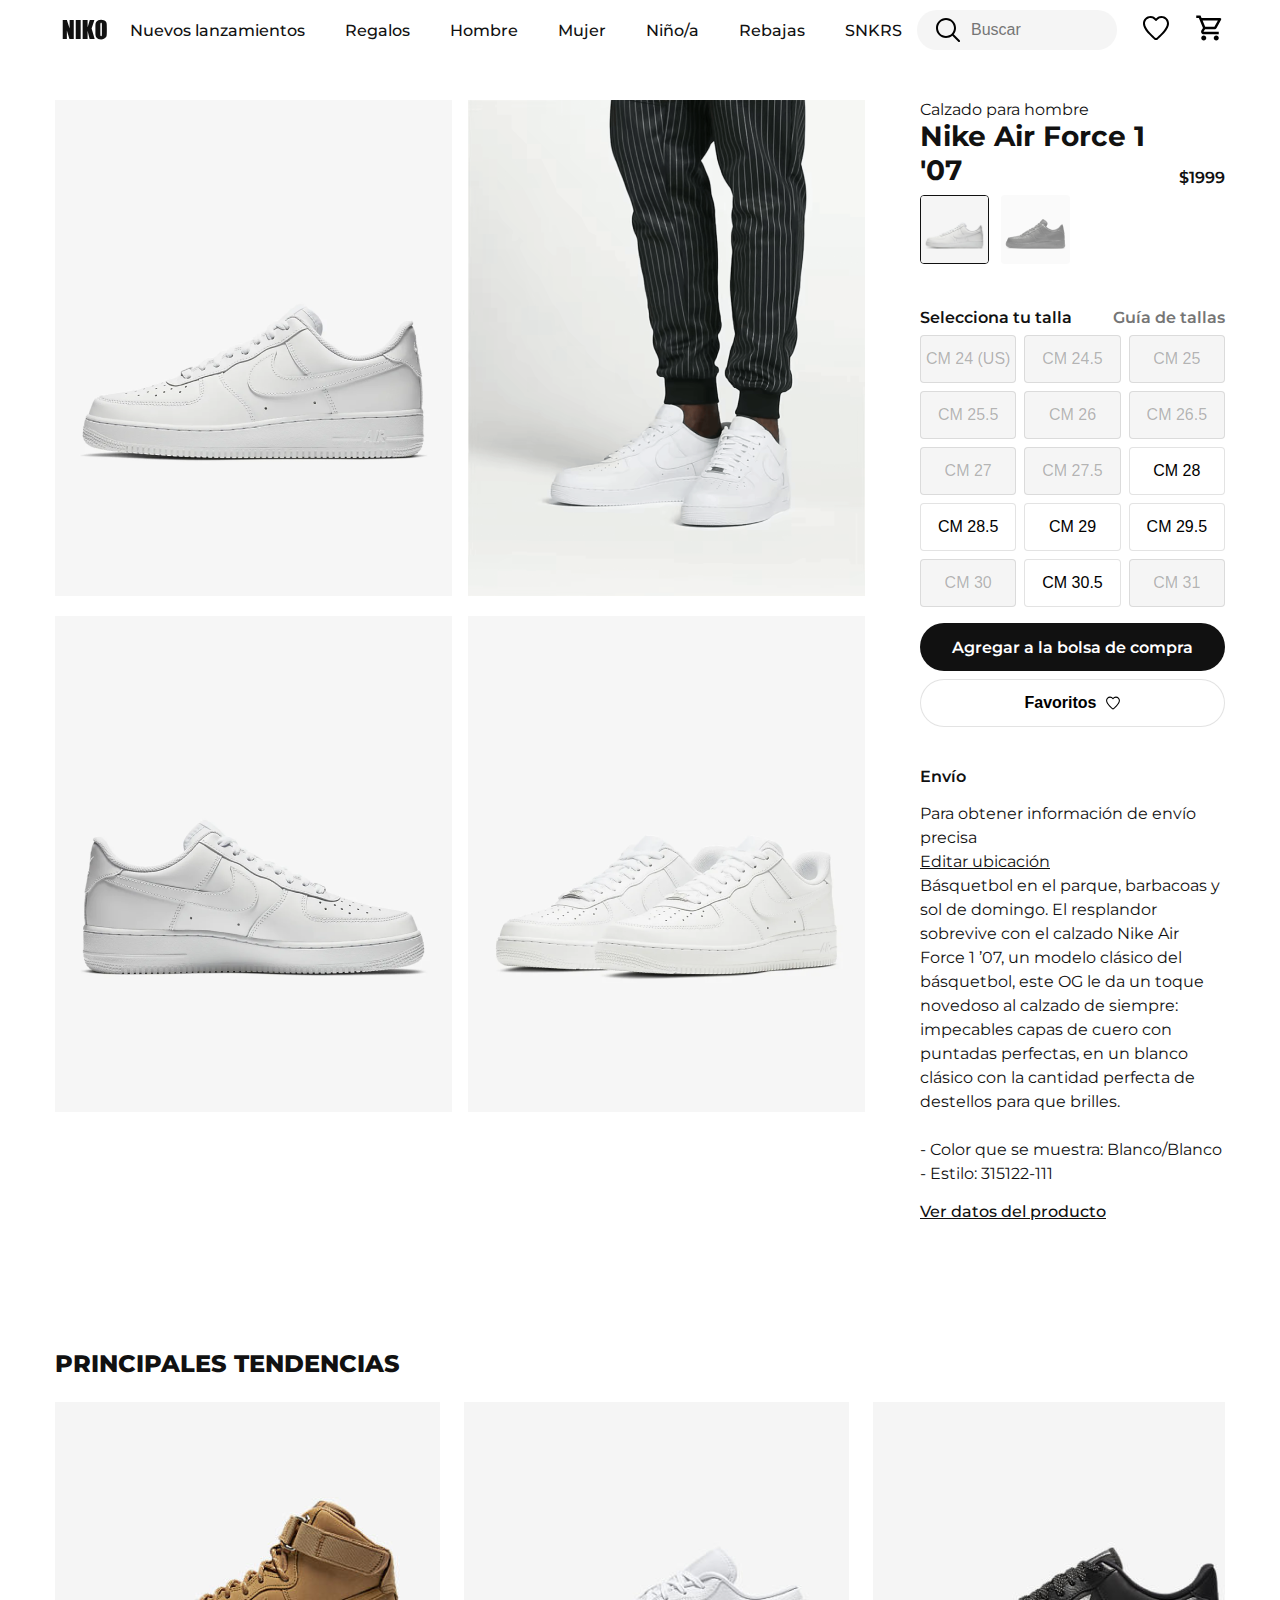
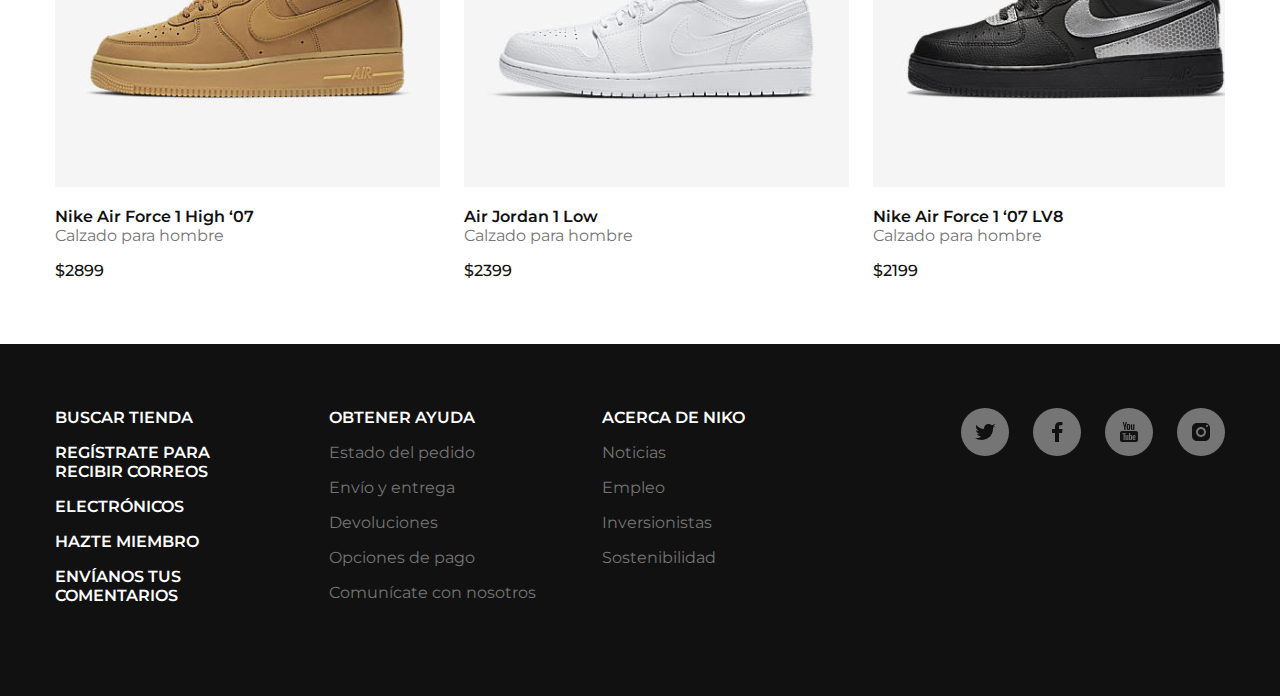
==== index.html @ 784ab82a "[ADD] cart page and cart info section" ====
<!DOCTYPE html>
<html lang="en">
  <head>
    <meta charset="UTF-8" />
    <meta name="viewport" content="width=device-width, initial-scale=1.0" />
    <title>Niko</title>
    <!-- CSS -->
    <link rel="stylesheet" href="./styles.css" />
    <link rel="preconnect" href="https://fonts.gstatic.com" />
    <link
      href="https://fonts.googleapis.com/css2?family=Montserrat:wght@400;500;800&display=swap"
      rel="stylesheet"
    />
  </head>
  <body>
    <!-- Navbar -->
    <nav class="navbar container">
      <img
        class="navbar__logo"
        src="./assets/icons/logo-nike.svg"
        alt="Logo Niko"
      />
      <ul class="navbar__menu-list">
        <li class="navbar__menu-list__item">
          <a href="#">Nuevos lanzamientos</a>
        </li>
        <li class="navbar__menu-list__item"><a href="#">Regalos</a></li>
        <li class="navbar__menu-list__item"><a href="#">Hombre</a></li>
        <li class="navbar__menu-list__item"><a href="#">Mujer</a></li>
        <li class="navbar__menu-list__item"><a href="#">Niño/a</a></li>
        <li class="navbar__menu-list__item"><a href="#">Rebajas</a></li>
        <li class="navbar__menu-list__item"><a href="#">SNKRS</a></li>
      </ul>
      <div class="navbar__actions">
        <input
          class="navbar__actions__search"
          placeholder="Buscar"
          type="text"
        />
        <a class="navbar__actions__link" href="#favorites">
          <img src="./assets/icons/like-icon.svg" alt="like icon"
        /></a>
        <a class="navbar__actions__link" href="/cart">
          <img src="./assets/icons/cart-icon.svg" alt="cart icon"
        /></a>
      </div>
    </nav>

    <section class="main-product container">
      <div class="main-product__grid">
        <div class="main-product__grid__img-container">
          <img
            class="main-product__grid__img-container__img"
            src="./assets/images/image-1.png"
            alt=""
          />
        </div>
        <div class="main-product__grid__img-container">
          <img
            class="main-product__grid__img-container__img"
            src="./assets/images/image-2.png"
            alt=""
          />
        </div>
        <div class="main-product__grid__img-container">
          <img
            class="main-product__grid__img-container__img"
            src="./assets/images/image-3.png"
            alt=""
          />
        </div>
        <div class="main-product__grid__img-container">
          <img
            class="main-product__grid__img-container__img"
            src="./assets/images/image-4.png"
            alt=""
          />
        </div>
      </div>
      <div class="main-product__info">
        <p>Calzado para hombre</p>
        <div class="main-product__info__title">
          <h3>Nike Air Force 1 '07</h3>
          <p>$1999</p>
        </div>
        <div class="main-product__info__sneaker-color-selector">
          <img
            class="color-white"
            src="./assets/images/sn-1.png"
            alt="sneaker white"
          />
          <img
            class="color-black"
            src="./assets/images/sn-2.png"
            alt="sneaker black"
          />
        </div>

        <div class="main-product__info__size-selector">
          <div class="main-product__info__size-selector__header">
            <p class="main-product__info__size-selector__header__title">
              Selecciona tu talla
            </p>
            <p class="main-product__info__size-selector__header__desc">
              Guía de tallas
            </p>
          </div>

          <div class="main-product__info__size-selector-grid">
            <button disabled>CM 24 (US)</button>
            <button disabled>CM 24.5</button>
            <button disabled>CM 25</button>
            <button disabled>CM 25.5</button>
            <button disabled>CM 26</button>
            <button disabled>CM 26.5</button>
            <button disabled>CM 27</button>
            <button disabled>CM 27.5</button>
            <button>CM 28</button>
            <button>CM 28.5</button>
            <button>CM 29</button>
            <button>CM 29.5</button>
            <button disabled>CM 30</button>
            <button>CM 30.5</button>
            <button disabled>CM 31</button>
          </div>
        </div>

        <div class="main-product__info__actions">
          <a class="btn --primary" href="/cart/"
            >Agregar a la bolsa de compra</a
          >
          <button class="btn">
            Favoritos <span class="favorite-icon"></span>
          </button>
        </div>

        <div class="main-product__info__shipping">
          <p class="main-product__info__shipping__title">Envío</p>
          <p class="main-product__info__shipping__paragraph">
            Para obtener información de envío precisa
            <br />
            <a href="">Editar ubicación</a>
            <br />
            Básquetbol en el parque, barbacoas y sol de domingo. El resplandor
            sobrevive con el calzado Nike Air Force 1 ’07, un modelo clásico del
            básquetbol, este OG le da un toque novedoso al calzado de siempre:
            impecables capas de cuero con puntadas perfectas, en un blanco
            clásico con la cantidad perfecta de destellos para que brilles.
            <br />
            <br />
            - Color que se muestra: Blanco/Blanco
            <br />
            - Estilo: 315122-111
          </p>
          <a class="main-product__info__shipping__more-link" href="#"
            >Ver datos del producto</a
          >
        </div>
      </div>
    </section>

    <section class="trends container">
      <h2 class="trends__title">Principales Tendencias</h2>
      <div class="trends__carousel">
        <article class="trends__carousel__item">
          <img
            class="trends__carousel__item__img"
            src="./assets/images/popular-1.png"
            alt="Calzado Popular"
          />
          <h3 class="trends__carousel__item__title">
            Nike Air Force 1 High ‘07
          </h3>
          <p class="trends__carousel__item__desc">Calzado para hombre</p>
          <p class="trends__carousel__item__price">$2899</p>
        </article>

        <article class="trends__carousel__item">
          <img
            class="trends__carousel__item__img"
            src="./assets/images/popular-2.png"
            alt="Calzado Popular"
          />
          <h3 class="trends__carousel__item__title">Air Jordan 1 Low</h3>
          <p class="trends__carousel__item__desc">Calzado para hombre</p>
          <p class="trends__carousel__item__price">$2399</p>
        </article>

        <article class="trends__carousel__item">
          <img
            class="trends__carousel__item__img"
            src="./assets/images/popular-3.png"
            alt="Calzado Popular"
          />
          <h3 class="trends__carousel__item__title">
            Nike Air Force 1 ‘07 LV8
          </h3>
          <p class="trends__carousel__item__desc">Calzado para hombre</p>
          <p class="trends__carousel__item__price">$2199</p>
        </article>

        <article class="trends__carousel__item">
          <img
            class="trends__carousel__item__img"
            src="./assets/images/popular-4.png"
            alt="Calzado Popular"
          />
          <h3 class="trends__carousel__item__title">
            Nike Air Force 1 React LX
          </h3>
          <p class="trends__carousel__item__desc">Calzado para hombre</p>
          <p class="trends__carousel__item__price">$2899</p>
        </article>
      </div>
    </section>

    <footer class="footer">
      <div class="container">
        <div class="footer__grid">
          <div>
            <ul class="footer__list">
              <li class="footer__list__item --important">
                <a href="#">Buscar tienda</a>
              </li>
              <li class="footer__list__item --important">
                <a href="#">Regístrate para recibir correos</a>
              </li>
              <li class="footer__list__item --important">
                <a href="#">Electrónicos</a>
              </li>
              <li class="footer__list__item --important">
                <a href="#">Hazte miembro</a>
              </li>
              <li class="footer__list__item --important">
                <a href="#">Envíanos tus comentarios</a>
              </li>
            </ul>
          </div>

          <div>
            <ul class="footer__list">
              <li class="footer__list__item --important">Obtener ayuda</li>
              <li class="footer__list__item">
                <a href="#">Estado del pedido</a>
              </li>
              <li class="footer__list__item">
                <a href="#">Envío y entrega</a>
              </li>
              <li class="footer__list__item">
                <a href="#">Devoluciones</a>
              </li>
              <li class="footer__list__item">
                <a href="#">Opciones de pago</a>
              </li>
              <li class="footer__list__item">
                <a href="#">Comunícate con nosotros</a>
              </li>
            </ul>
          </div>

          <div>
            <ul class="footer__list">
              <li class="footer__list__item --important">Acerca de niko</li>
              <li class="footer__list__item">
                <a href="#">Noticias</a>
              </li>
              <li class="footer__list__item">
                <a href="#">Empleo</a>
              </li>
              <li class="footer__list__item">
                <a href="#">Inversionistas</a>
              </li>
              <li class="footer__list__item">
                <a href="#">Sostenibilidad</a>
              </li>
            </ul>
          </div>

          <div class="footer__social-media-icons">
            <a class="footer__social-media-icons__item" href="#"
              ><span class="icon twitter"></span
            ></a>
            <a class="footer__social-media-icons__item" href="#"
              ><span class="icon facebook"></span
            ></a>
            <a class="footer__social-media-icons__item" href="#"
              ><span class="icon youtube"></span
            ></a>
            <a class="footer__social-media-icons__item" href="#"
              ><span class="icon instagram"></span
            ></a>
          </div>
        </div>
      </div>
    </footer>
  </body>
</html>
---- styles.css ----
:root {
  --black-1: #111111;
  --grey: #757575;
  --grey-2: #f5f5f5;
  --soft-gray: rgba(117, 117, 117, 0.2);
}

* {
  margin: 0;
  padding: 0;
  box-sizing: border-box;
}

body {
  font-size: 16px;
  font-weight: 400;
  color: var(--black-1);
  font-family: "Montserrat", sans-serif;
}

.container {
  padding: 0 55px;
  margin: 0 auto;
  max-width: 1440px;
}

.navbar {
  display: flex;
  justify-content: space-between;
  padding: 0 55px;
  max-width: 1440px;
  width: 100%;
  height: 60px;
  background-color: white;
}

.navbar__menu-list {
  display: flex;
  list-style: none;
  align-items: center;
}

.navbar__menu-list__item {
  margin-right: 40px;
}

.navbar__menu-list__item a {
  color: var(--black-1);
  text-decoration: none;
  font-weight: 500;
}

.navbar__menu-list__item:last-child {
  margin-right: 0px;
}

.navbar__actions {
  display: flex;
  align-items: center;
}

.navbar__actions__search {
  width: 200px;
  height: 40px;
  padding-left: 54px;
  padding-right: 15px;
  font-size: 1rem;
  background-image: url("./assets/icons/search-icon.svg");
  background-position: center left 16px;
  background-repeat: no-repeat;
  background-color: var(--grey-2);
  border-radius: 200px;
  border: none;
}

.navbar__actions__search::placeholder {
  color: var(--grey);
}

.navbar__actions__link {
  margin-left: 24px;
}

.main-product {
  display: flex;
  margin-top: 40px;
}

.main-product__grid {
  display: grid;
  grid-template-columns: 1fr 1fr;
  grid-template-rows: 500px 500px;
  gap: 16px;
}

.main-product__grid__img-container {
  width: 100%;
  height: 100%;
  overflow: hidden;
}

.main-product__grid__img-container__img {
  transition: 400ms transform;
}

.main-product__grid__img-container:hover
  .main-product__grid__img-container__img {
  transform: scale(1.3);
}

.main-product__info {
  flex: 1;
  margin-left: 55px;
}

.main-product__info__title {
  display: flex;
  justify-content: space-between;
  align-items: flex-end;
  font-weight: 600;
}

.main-product__info__title h3 {
  font-size: 1.75rem;
}

.main-product__info__sneaker-color-selector {
  margin-top: 8px;
}

.main-product__info__sneaker-color-selector img {
  margin-right: 8px;
  width: 69px;
  height: 69px;
  border-radius: 4px;
  cursor: pointer;
}

.main-product__info__sneaker-color-selector .color-white {
  border: 0.5px solid var(--black-1);
}

.main-product__info__sneaker-color-selector .color-black {
  opacity: 0.5;
}

.main-product__info__size-selector {
  margin-top: 40px;
}

.main-product__info__size-selector__header {
  display: flex;
  justify-content: space-between;
  font-weight: 600;
}

.main-product__info__size-selector__header__desc {
  color: var(--grey);
}

.main-product__info__size-selector-grid {
  display: grid;
  grid-template-columns: repeat(3, 1fr);
  grid-auto-rows: 48px;
  gap: 8px;
  margin-top: 8px;
}

.main-product__info__size-selector-grid button {
  font-size: 1rem;
  border-radius: 4px;
  border: 1px solid var(--soft-gray);
  background-color: white;
}

.main-product__info__size-selector-grid button:not(:disabled) {
  cursor: pointer;
}

.main-product__info__size-selector-grid button:not(:disabled):hover {
  border: 1px solid #111111;
}

.main-product__info__size-selector-grid button:disabled {
  background-color: var(--grey-2);
}

.main-product__info__actions {
  margin-top: 16px;
}

.btn {
  display: flex;
  justify-content: center;
  align-items: center;
  width: 100%;
  height: 48px;
  margin-top: 8px;
  font-weight: 600;
  font-size: 1rem;
  text-decoration: none;
  background-color: white;
  border: 1px solid var(--soft-gray);
  border-radius: 150px;
  cursor: pointer;
  transition: 300ms all;
}

.btn:hover {
  border: 1px solid var(--grey);
  background-color: var(--soft-gray);
}

.--primary {
  color: white;
  background-color: var(--black-1);
  border: none;
}

.--primary:hover {
  background-color: #6f6f6f;
}

.btn:first-child {
  margin-top: 0;
}

.favorite-icon {
  display: inline-block;
  width: 16px;
  height: 16px;
  background-image: url("./assets/icons/like-icon.svg");
  background-size: cover;
  margin-left: 8px;
}

.main-product__info__shipping {
  margin-top: 40px;
}

.main-product__info__shipping__title {
  font-weight: 600;
}

.main-product__info__shipping__paragraph {
  margin: 16px 0;
  color: var(--black-1);
  line-height: 24px;
}

.main-product__info__shipping__paragraph a {
  color: var(--black-1);
}

.main-product__info__shipping__more-link {
  color: var(--black-1);
  font-weight: 500;
}

.trends {
  margin-top: 128px;
}

.trends__title {
  text-transform: uppercase;
  font-weight: 800;
}

.trends__carousel {
  display: flex;
  margin-top: 24px;
  margin-bottom: 64px;
  width: 100%;
  overflow-x: auto;
}

.trends__carousel__item {
  width: 385px;
  margin-right: 24px;
}

.trends__carousel__item__img {
  width: 385px;
  height: 385px;
}

.trends__carousel__item__title {
  margin-top: 16px;
  font-size: 1rem;
  font-weight: 600;
}

.trends__carousel__item__desc {
  color: var(--grey);
}

.trends__carousel__item__price {
  margin-top: 16px;
  color: var(--black-1);
  font-weight: 500;
}

.footer {
  display: grid;
  height: 352px;
  padding-top: 64px;
  background-color: var(--black-1);
}

.footer__grid {
  display: grid;
  grid-template-columns: repeat(3, 1.8fr) 3fr;
  gap: 64px;
}

.footer__list {
  list-style: none;
}

.footer__list__item,
.footer__list__item a {
  margin-top: 16px;
  color: var(--grey);
  text-decoration: none;
  transition: 300ms;
}

.footer__list__item a:hover {
  color: white !important;
}

.footer__list__item:first-child {
  margin-top: 0;
}

.footer__list__item.--important,
.--important a {
  color: white;
  text-transform: uppercase !important;
  font-weight: 600;
}

.footer__social-media-icons {
  display: flex;
  justify-content: flex-end;
}

.footer__social-media-icons__item {
  display: block;
  width: 48px;
  height: 48px;
  padding: 12px;
  margin-right: 24px;
  background-color: var(--grey);
  border-radius: 50%;
}

.footer__social-media-icons__item:last-child {
  margin-right: 0;
}

.icon {
  width: 100%;
  height: 100%;
  display: block;
  background-repeat: no-repeat;
  background-size: cover;
}

.icon.twitter {
  background-image: url("./assets/icons/twitter-icon.svg");
}

.icon.facebook {
  background-image: url("./assets/icons/facebook-icon.svg");
}

.icon.instagram {
  background-image: url("./assets/icons/instagram-icon.svg");
}

.icon.youtube {
  background-image: url("./assets/icons/youtube-icon.svg");
}
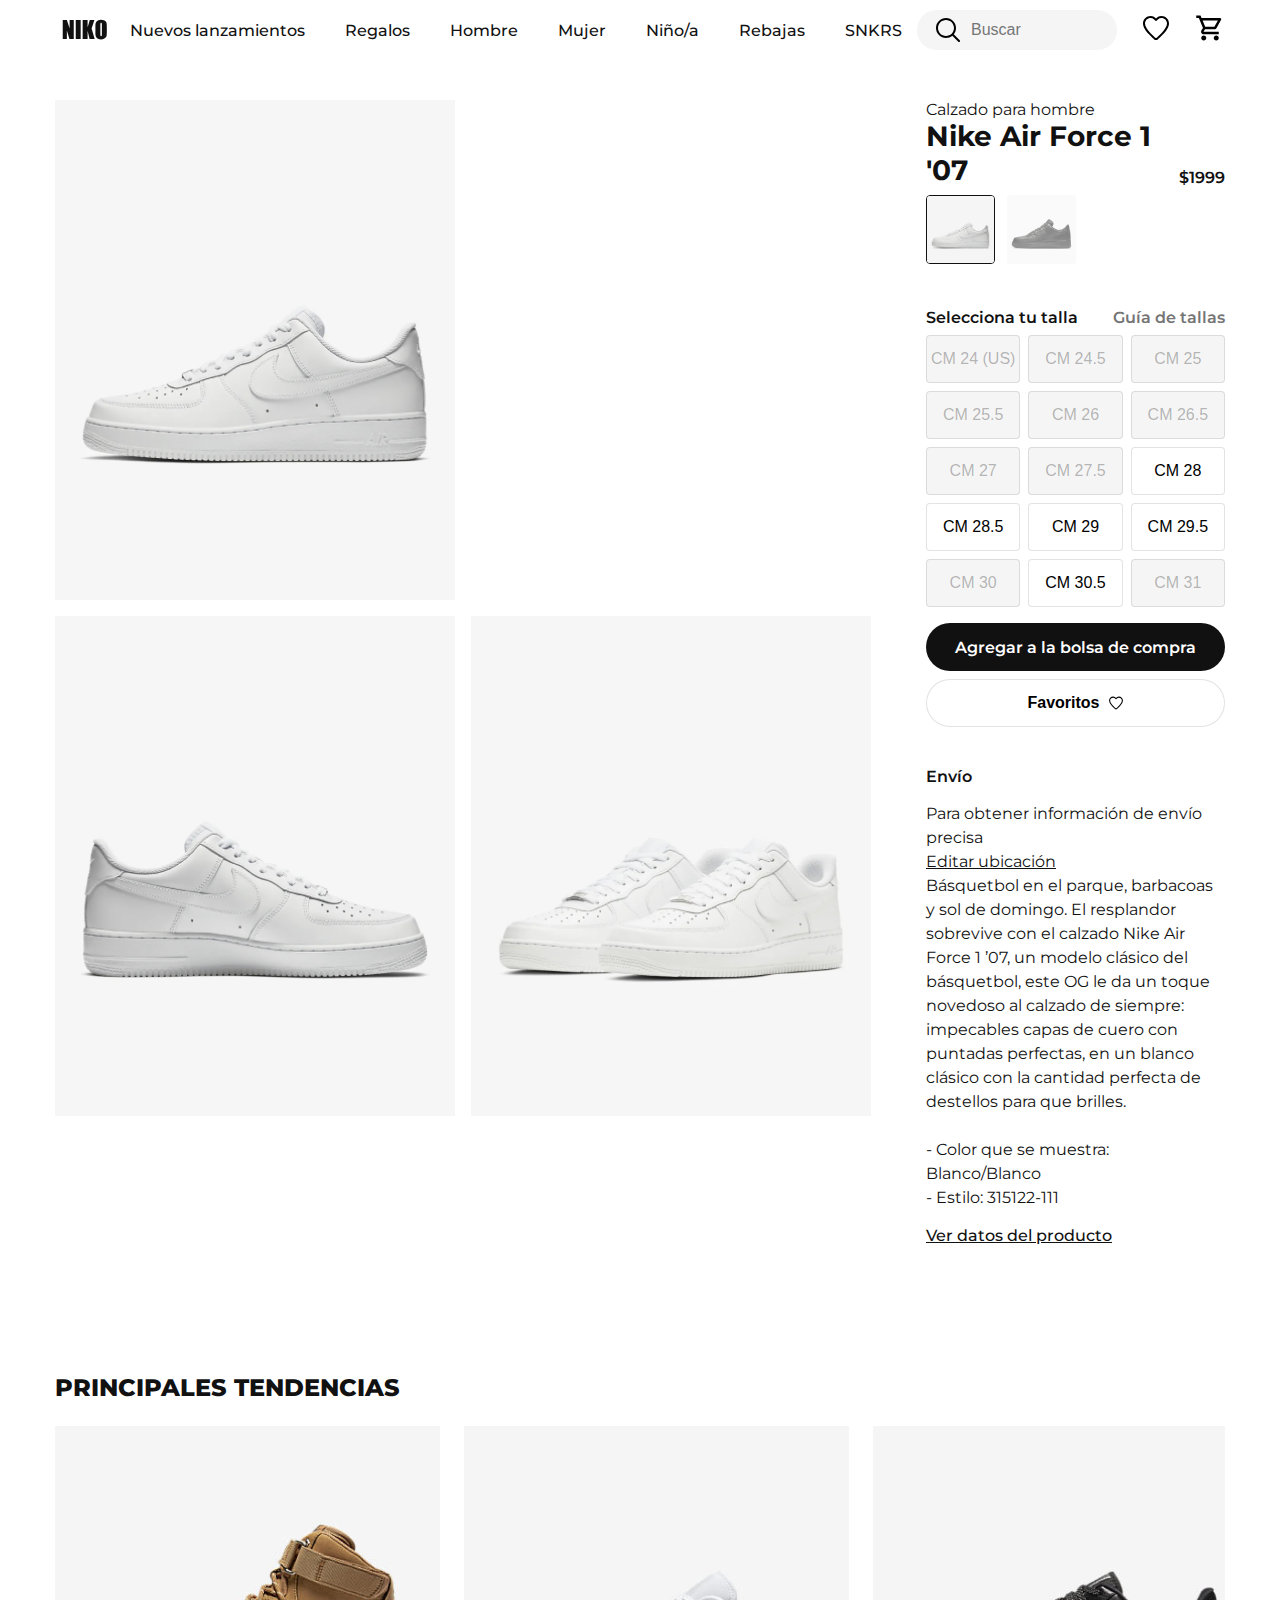
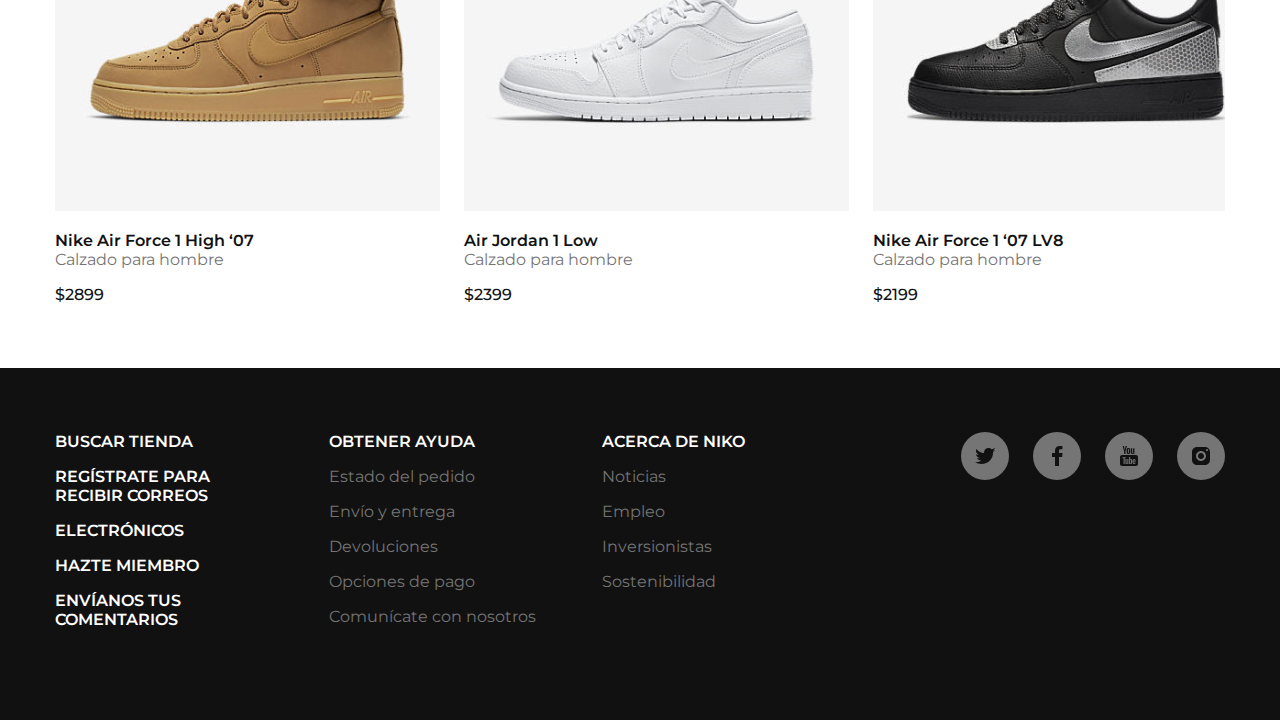
==== commit 803eaa2a: "[ADD] image 2 in main product grid" ====
--- a/index.html
+++ b/index.html
@@ -14,12 +14,14 @@
   </head>
   <body>
     <!-- Navbar -->
-    <nav class="navbar container">
-      <img
-        class="navbar__logo"
-        src="./assets/icons/logo-nike.svg"
-        alt="Logo Niko"
-      />
+    <nav class="navbar">
+      <a href="/">
+        <img
+          class="navbar__logo"
+          src="./assets/icons/logo-nike.svg"
+          alt="Logo Niko"
+        />
+      </a>
       <ul class="navbar__menu-list">
         <li class="navbar__menu-list__item">
           <a href="#">Nuevos lanzamientos</a>
@@ -58,7 +60,7 @@
         <div class="main-product__grid__img-container">
           <img
             class="main-product__grid__img-container__img"
-            src="./assets/images/image-2.png"
+            src="./assets/images/image-2.gif"
             alt=""
           />
         </div>
--- a/styles.css
+++ b/styles.css
@@ -12,6 +12,7 @@
 }
 
 body {
+  padding-top: 60px;
   font-size: 16px;
   font-weight: 400;
   color: var(--black-1);
@@ -27,11 +28,18 @@
 .navbar {
   display: flex;
   justify-content: space-between;
+  position: fixed;
+  top: 0;
+  left: 0;
+  right: 0;
+  margin-left: auto;
+  margin-right: auto;
   padding: 0 55px;
   max-width: 1440px;
   width: 100%;
   height: 60px;
   background-color: white;
+  z-index: 99;
 }
 
 .navbar__menu-list {
@@ -88,7 +96,7 @@
 
 .main-product__grid {
   display: grid;
-  grid-template-columns: 1fr 1fr;
+  grid-template-columns: 400px 400px;
   grid-template-rows: 500px 500px;
   gap: 16px;
 }
@@ -100,6 +108,8 @@
 }
 
 .main-product__grid__img-container__img {
+  width: 100%;
+  object-fit: cover;
   transition: 400ms transform;
 }
 
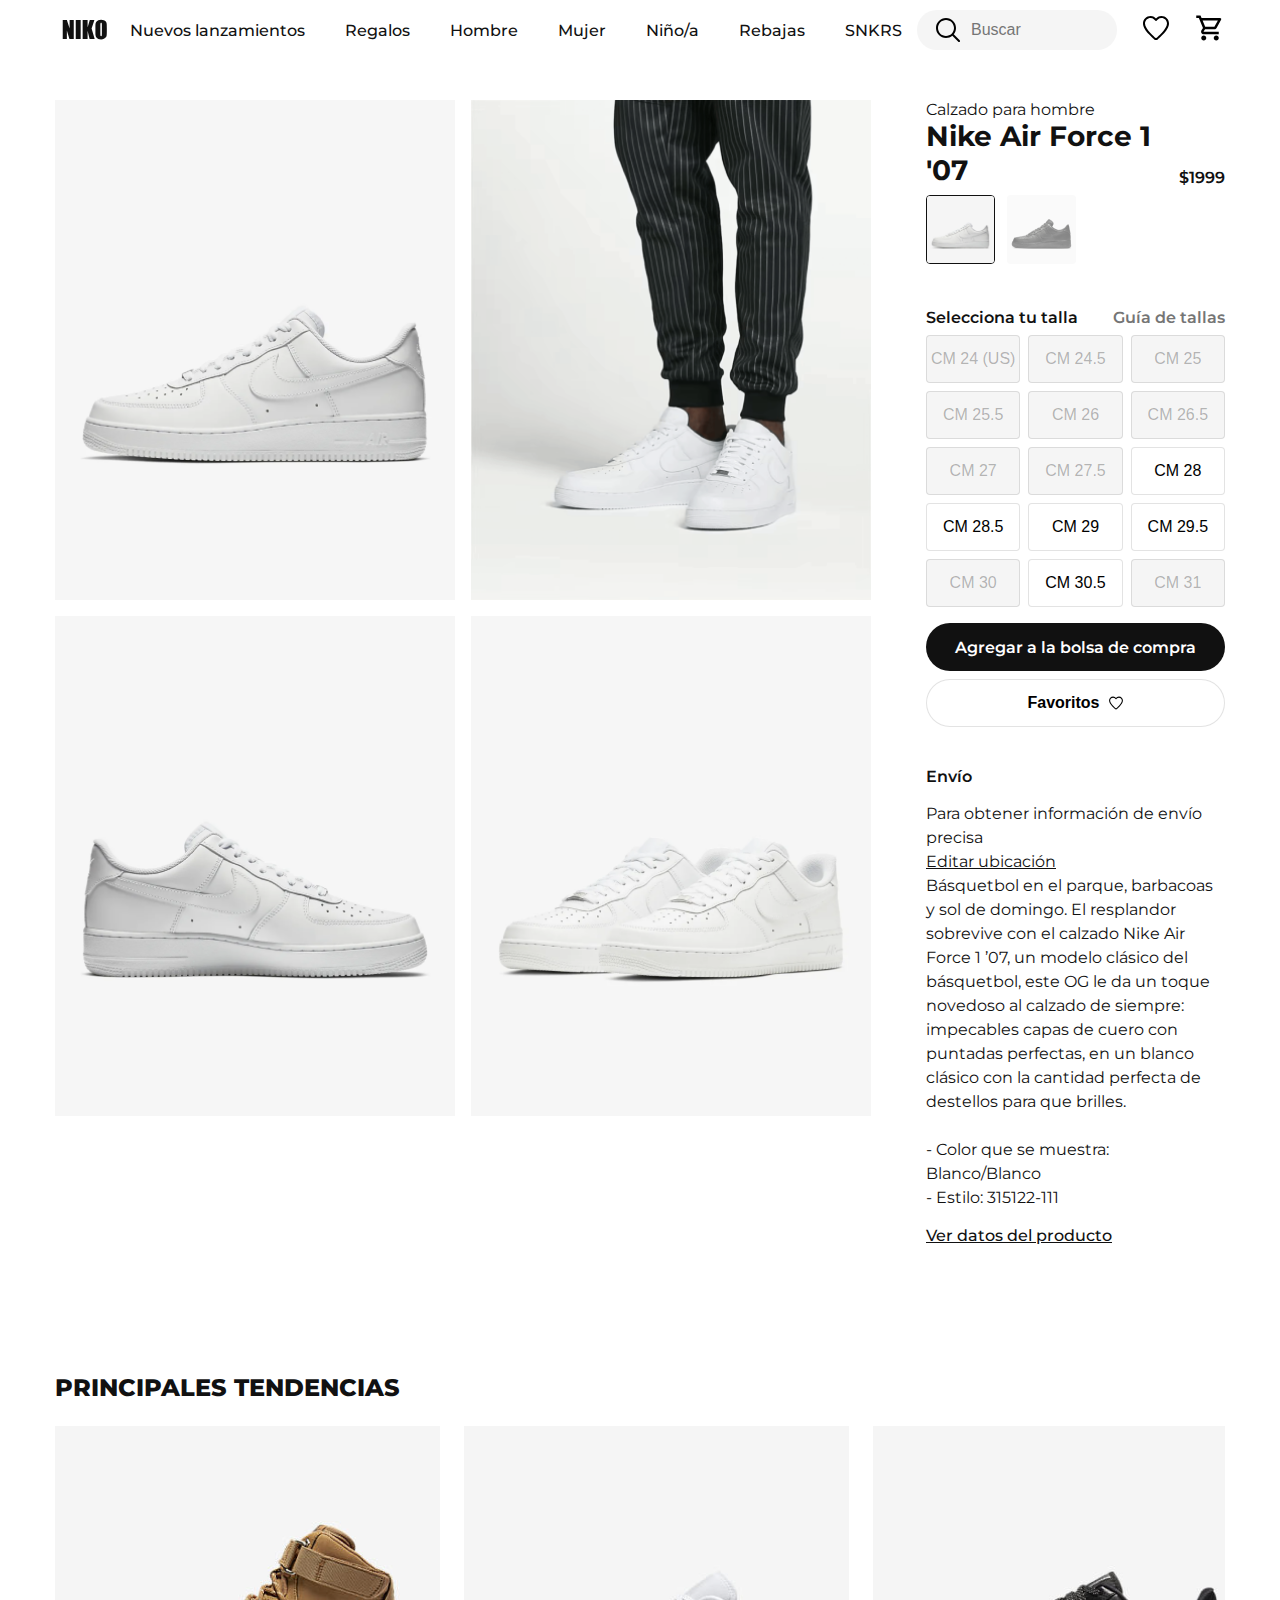
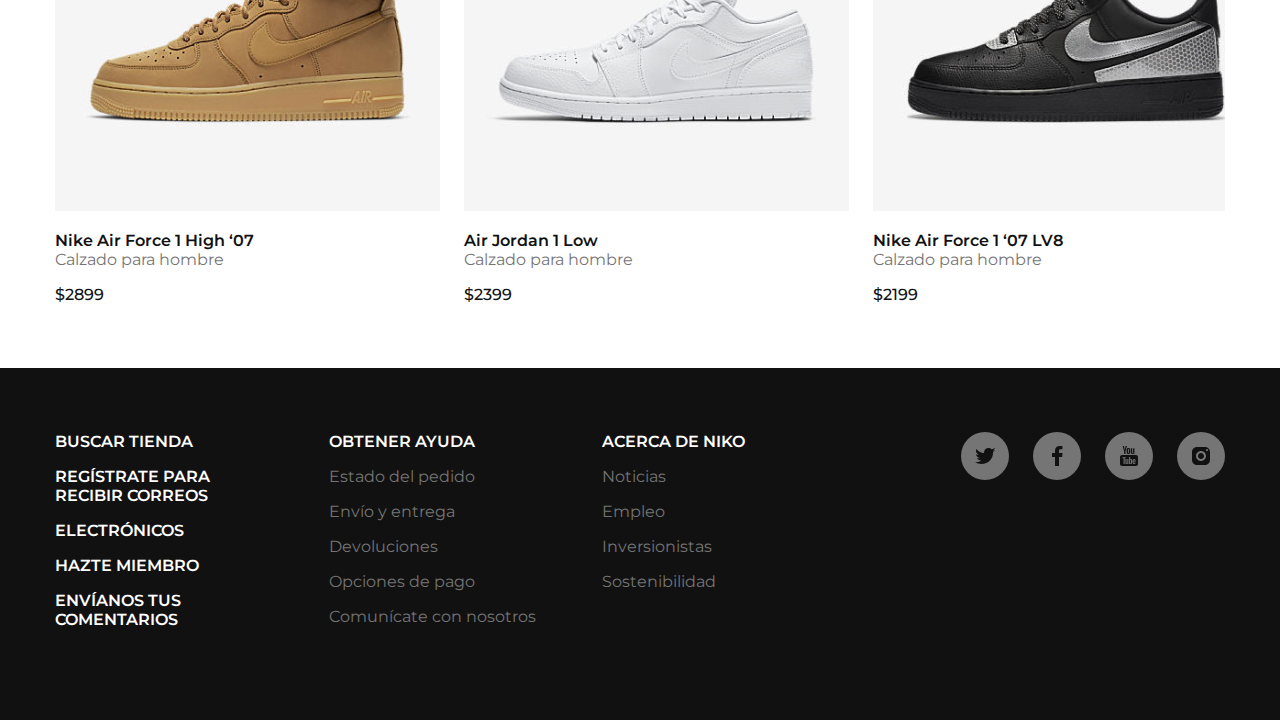
==== commit d7860eda: "[ADD] Optimized gif" ====
--- a/index.html
+++ b/index.html
@@ -57,7 +57,7 @@
             alt=""
           />
         </div>
-        <div class="main-product__grid__img-container">
+        <div class="main-product__grid__img-container bg-gif">
           <img
             class="main-product__grid__img-container__img"
             src="./assets/images/image-2.gif"
--- a/styles.css
+++ b/styles.css
@@ -107,6 +107,12 @@
   overflow: hidden;
 }
 
+.bg-gif {
+  background-image: url("./assets/images/image-2.png");
+  background-size: cover;
+  background-position: center;
+}
+
 .main-product__grid__img-container__img {
   width: 100%;
   object-fit: cover;
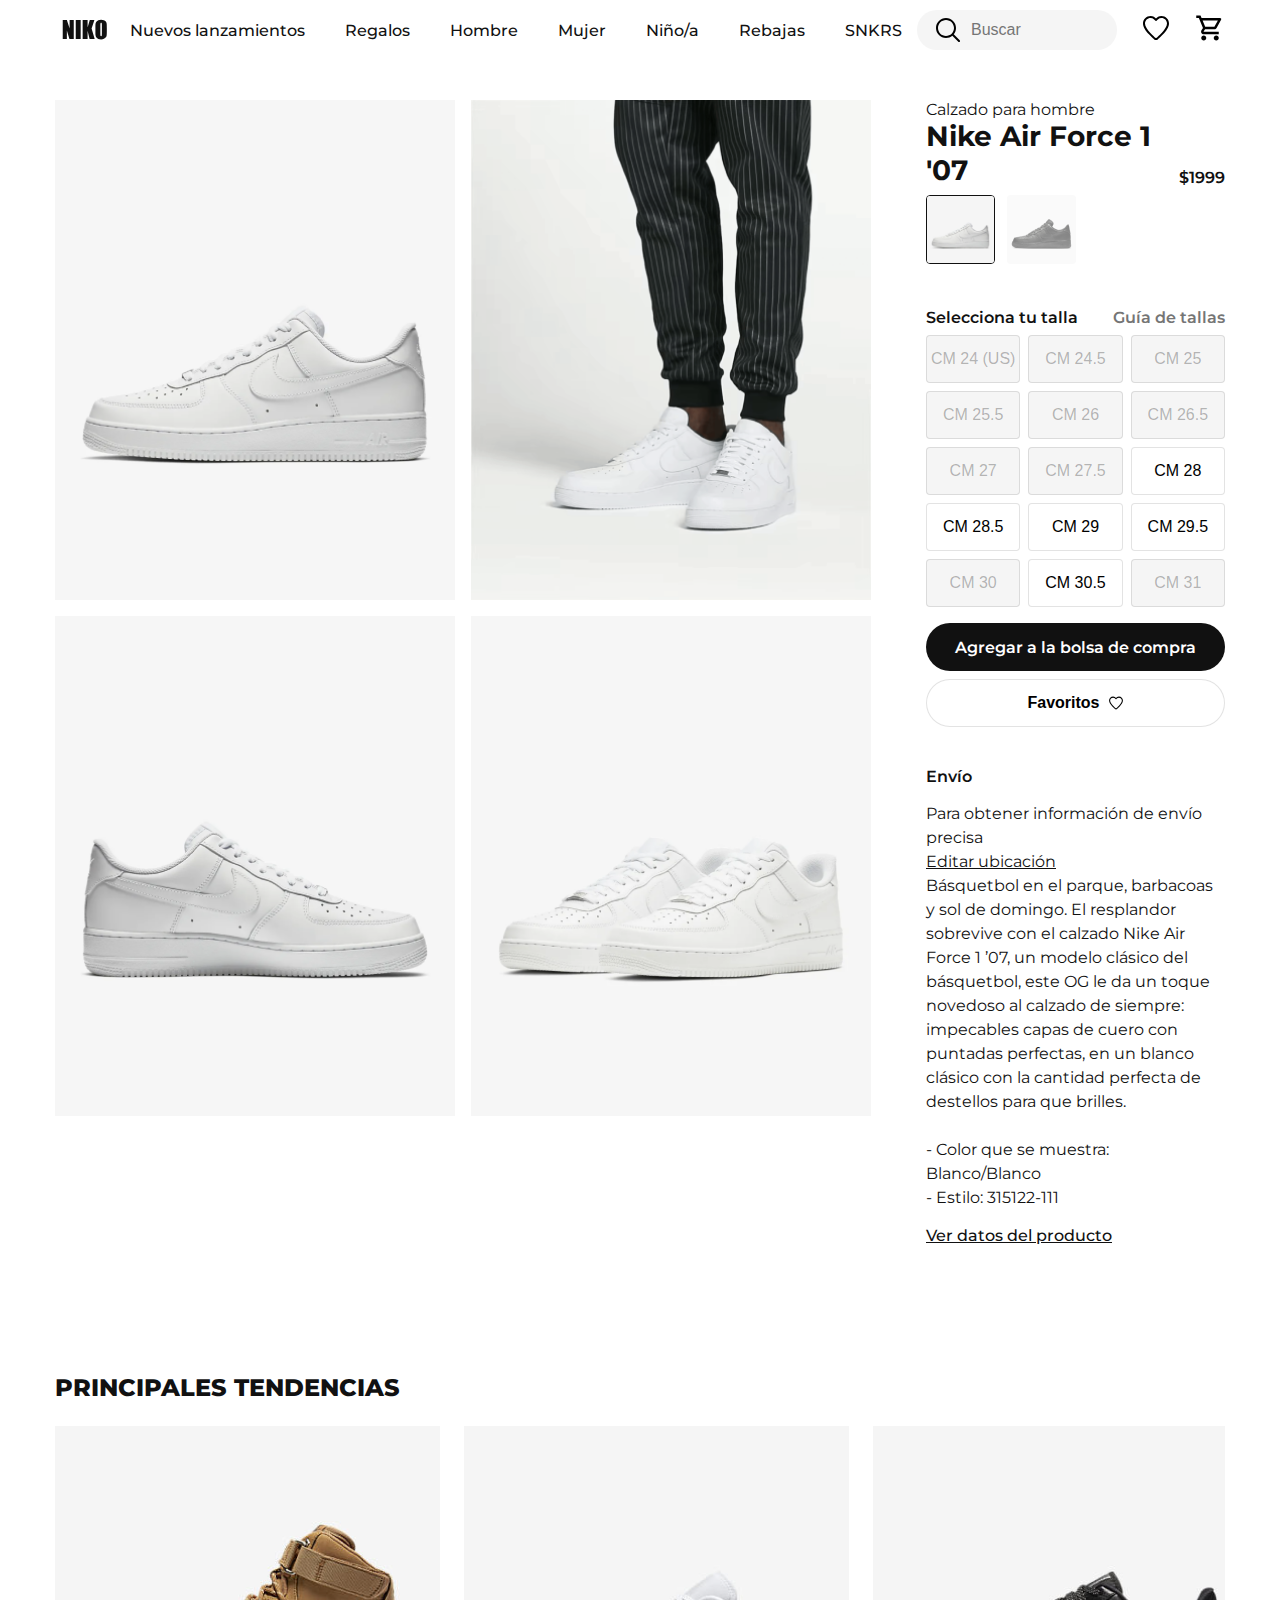
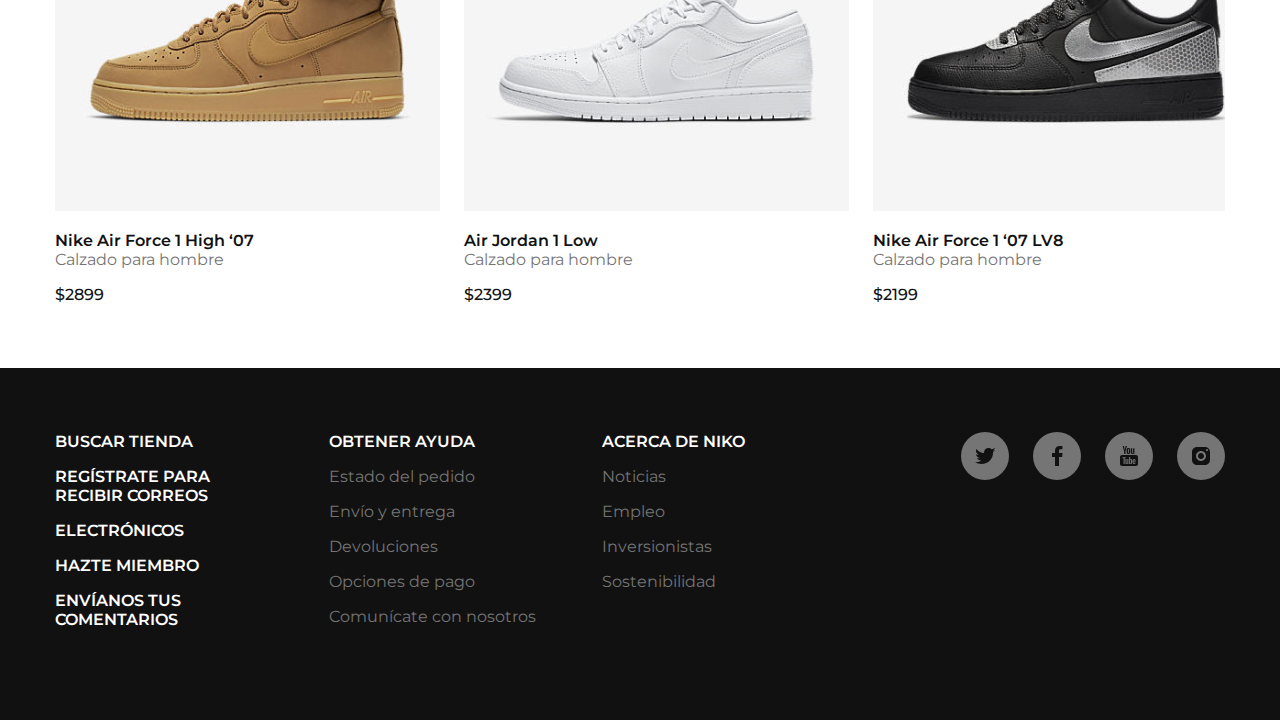
==== commit 7d3b984e: "[DELETE] gif image" ====
--- a/index.html
+++ b/index.html
@@ -60,7 +60,7 @@
         <div class="main-product__grid__img-container bg-gif">
           <img
             class="main-product__grid__img-container__img"
-            src="./assets/images/image-2.gif"
+            src="./assets/images/image-2.png"
             alt=""
           />
         </div>
--- a/styles.css
+++ b/styles.css
@@ -107,12 +107,6 @@
   overflow: hidden;
 }
 
-.bg-gif {
-  background-image: url("./assets/images/image-2.png");
-  background-size: cover;
-  background-position: center;
-}
-
 .main-product__grid__img-container__img {
   width: 100%;
   object-fit: cover;
